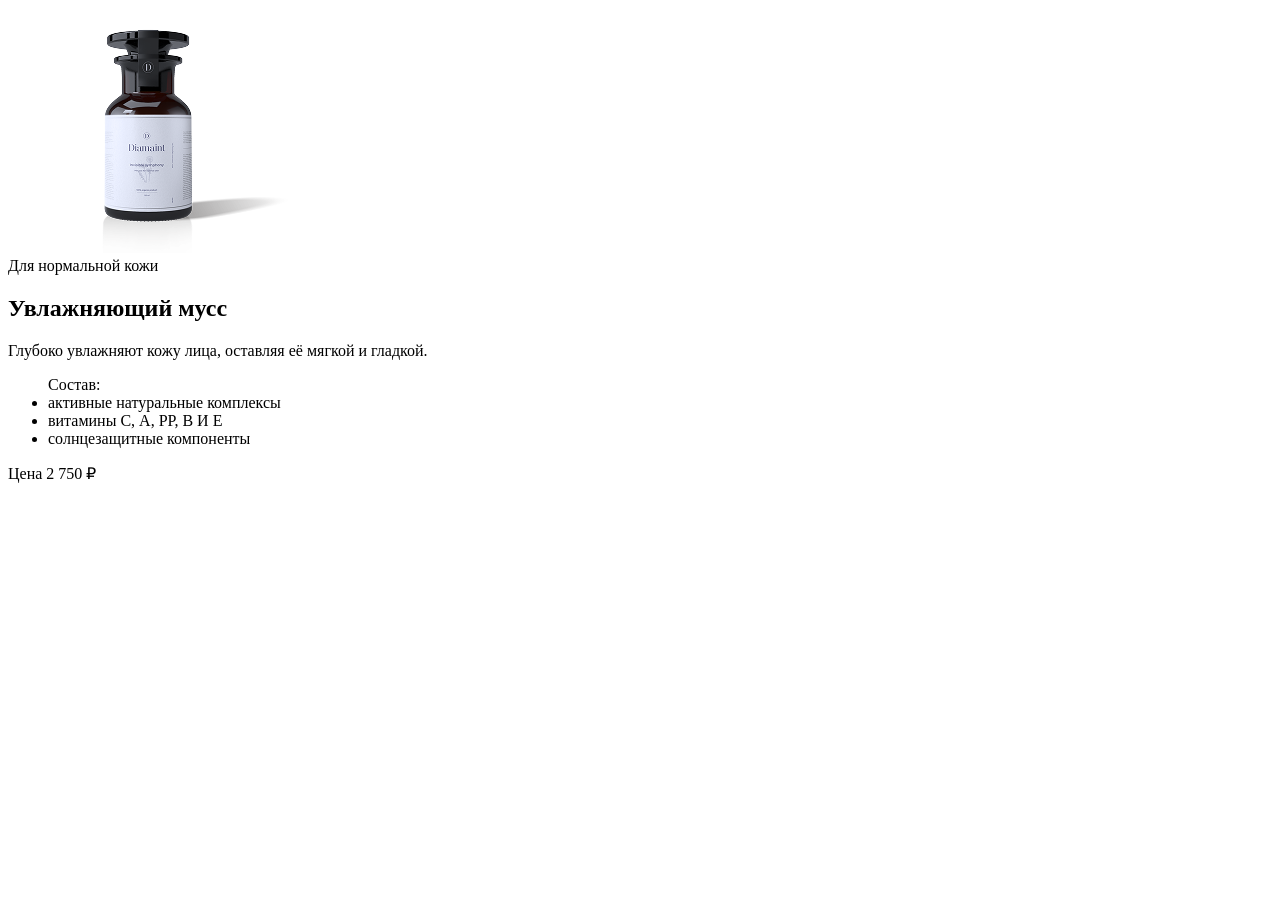
==== index.html @ a605c088 "fix: 2-task again" ====
<!DOCTYPE html>
<html lang="ru">

<head>
  <meta charset="UTF-8">
  <meta name="viewport" content="width=device-width, initial-scale=1.0">
  <title>Product Card</title>
</head>

<body>
  <main class="main">
    <section class="sections-container__medicines">
      <article class="article__medicines-item">
        <img src="image/diamant-serum.png" alt="Увлажняющий мусс">
        <div class="medicines-item__medicine-card">
          <span class="medicine-card__item">
            Для нормальной кожи
          </span>
          <h2 class="medicine-card__title">
            Увлажняющий мусс
          </h2>
          <p class="medicine-card__paragraph">
            Глубоко увлажняют кожу лица, оставляя её мягкой и гладкой.
          </p>
          <ul class="medicine-card__list">
            <span>Состав:</span>
            <li>активные натуральные комплексы</li>
            <li>витамины С, А, РР, В И Е</li>
            <li>солнцезащитные компоненты</li>
          </ul>
        </div>
        <div class="medicine-card__price">
          <span class="card-price__item-1">Цена</span>
          <span class="card-price__item-2">2 750 &#x20BD</span>
        </div>
      </article>
    </section>

  </main>
</body>

</html>
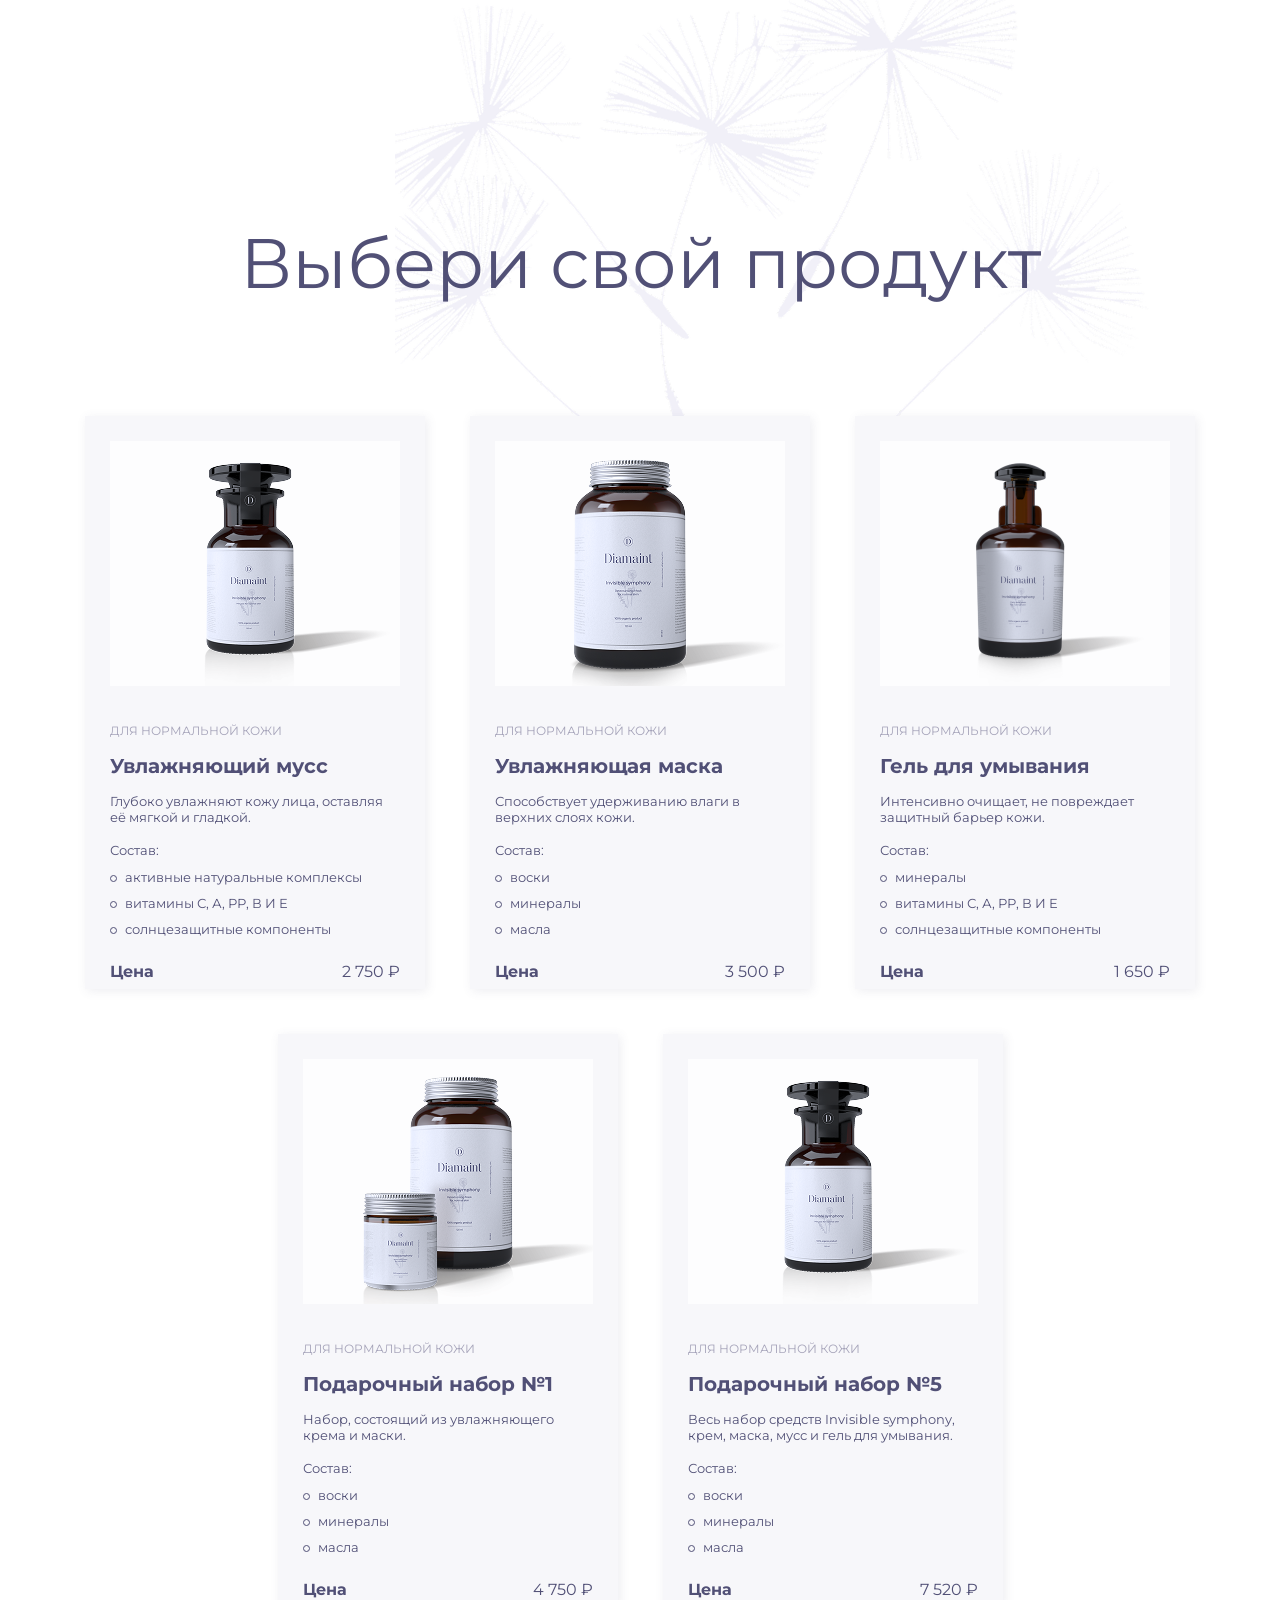
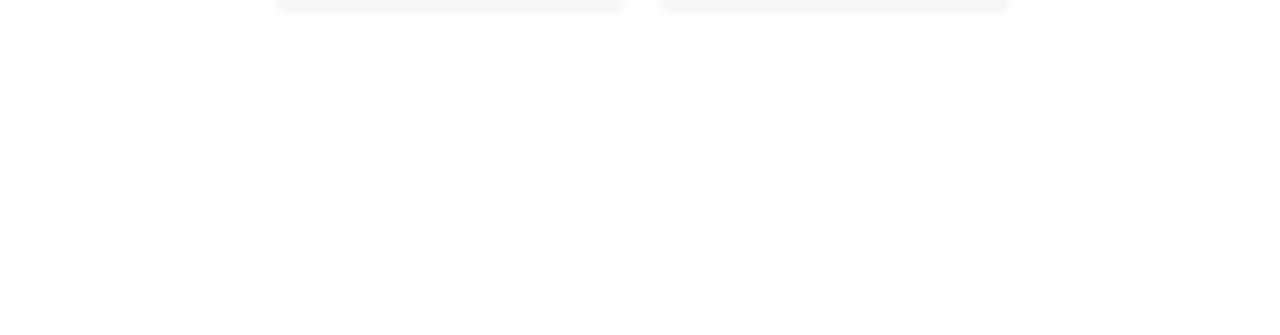
==== commit 9bd29cf5: "product card layout" ====
--- a/index.html
+++ b/index.html
@@ -1,42 +1,115 @@
 <!DOCTYPE html>
 <html lang="ru">
-
 <head>
   <meta charset="UTF-8">
   <meta name="viewport" content="width=device-width, initial-scale=1.0">
+  <link rel="stylesheet" href="css/style.css">
+  <link rel="stylesheet" href="https://fonts.googleapis.com/css2?family=Montserrat:ital,wght@0,100..900;1,100..900&display=swap">
   <title>Product Card</title>
 </head>
-
 <body>
   <main class="main">
-    <section class="sections-container__medicines">
-      <article class="article__medicines-item">
-        <img src="image/diamant-serum.png" alt="Увлажняющий мусс">
-        <div class="medicines-item__medicine-card">
-          <span class="medicine-card__item">
-            Для нормальной кожи
-          </span>
-          <h2 class="medicine-card__title">
-            Увлажняющий мусс
-          </h2>
-          <p class="medicine-card__paragraph">
-            Глубоко увлажняют кожу лица, оставляя её мягкой и гладкой.
-          </p>
-          <ul class="medicine-card__list">
-            <span>Состав:</span>
-            <li>активные натуральные комплексы</li>
-            <li>витамины С, А, РР, В И Е</li>
-            <li>солнцезащитные компоненты</li>
-          </ul>
-        </div>
-        <div class="medicine-card__price">
-          <span class="card-price__item-1">Цена</span>
-          <span class="card-price__item-2">2 750 &#x20BD</span>
-        </div>
-      </article>
-    </section>
+    <div class="container">
+      <heading class="home-title">
+        <h1 class="product-card__title">Выбери свой продукт</h1>
+      </heading>
+      <div class="container__product-cards">
+        <article class="product-cards__item">
+          <img src="image/diamant-serum.png" alt="Увлажняющий мусс" width="290px" height="245px">
+          <div class="product-cards__description">
+            <span class="product-cards__description-item">Для нормальной кожи</span>
+            <h3 class="product-cards__description-title">Увлажняющий мусс</h3>
+            <p class="product-cards__description-paragraph">Глубоко увлажняют кожу лица, оставляя её мягкой и гладкой.</p>
+            <span class="product-cards__description-compound">Состав:</span>
+            <ul class="product-cards__description-list">
+              <li>активные натуральные комплексы</li>
+              <li>витамины С, А, РР, В И Е</li>
+              <li>солнцезащитные компоненты</li>
+            </ul>
+          </div>
+          <div class="product-cards__description-price">
+            <span class="description-price__text">Цена</span>
+            <span class="description-price__tag">2 750 &#x20BD</span>
+          </div>
+        </article>
 
+        <article class="product-cards__item">
+          <img src="image/moisturizing-mask.png" alt="Увлажняющая маска" width="290px" height="245px">
+          <div class="product-cards__description">
+            <span class="product-cards__description-item">Для нормальной кожи</span>
+            <h3 class="product-cards__description-title">Увлажняющая маска</h3>
+            <p class="product-cards__description-paragraph">Способствует удерживанию влаги в верхних слоях кожи.</p>
+            <span class="product-cards__description-compound">Состав:</span>
+            <ul class="product-cards__description-list">
+              <li>воски</li>
+              <li>минералы</li>
+              <li>масла</li>
+            </ul>
+          </div>
+          <div class="product-cards__description-price">
+            <span class="description-price__text">Цена</span>
+            <span class="description-price__tag">3 500 &#x20BD</span>
+          </div>
+        </article>
+
+        <article class="product-cards__item">
+          <img src="image/cleansing-gel.png" alt="Гель для умывания" width="290px" height="245px">
+          <div class="product-cards__description">
+            <span class="product-cards__description-item">Для нормальной кожи</span>
+            <h3 class="product-cards__description-title">Гель для умывания</h3>
+            <p class="product-cards__description-paragraph">Интенсивно очищает, не повреждает защитный барьер кожи.</p>
+            <span class="product-cards__description-compound">Состав:</span>
+            <ul class="product-cards__description-list">
+              <li>минералы</li>
+              <li>витамины С, А, РР, В И Е</li>
+              <li>солнцезащитные компоненты</li>
+            </ul>
+          </div>
+          <div class="product-cards__description-price">
+            <span class="description-price__text">Цена</span>
+            <span class="description-price__tag">1 650 &#x20BD</span>
+          </div>
+        </article>
+
+        <article class="product-cards__item">
+          <img src="image/gift-set-№1.png" alt="Подарочный набор №1" width="290px" height="245px">
+          <div class="product-cards__description">
+            <span class="product-cards__description-item">Для нормальной кожи</span>
+            <h3 class="product-cards__description-title">Подарочный набор №1</h3>
+            <p class="product-cards__description-paragraph">Набор, состоящий из увлажняющего крема и маски.</p>
+            <span class="product-cards__description-compound">Состав:</span>
+            <ul class="product-cards__description-list">
+              <li>воски</li>
+              <li>минералы</li>
+              <li>масла</li>
+            </ul>
+          </div>
+          <div class="product-cards__description-price">
+            <span class="description-price__text">Цена</span>
+            <span class="description-price__tag">4 750 &#x20BD</span>
+          </div>
+        </article>
+
+        <article class="product-cards__item">
+          <img src="image/diamant-serum.png" alt="Подарочный набор №5" width="290px" height="245px">
+          <div class="product-cards__description">
+            <span class="product-cards__description-item">Для нормальной кожи</span>
+            <h3 class="product-cards__description-title">Подарочный набор №5</h3>
+            <p class="product-cards__description-paragraph">Весь набор средств Invisible symphony, крем, маска, мусс и гель для умывания.</p>
+            <span class="product-cards__description-compound">Состав:</span>
+            <ul class="product-cards__description-list">
+              <li>воски</li>
+              <li>минералы</li>
+              <li>масла</li>
+            </ul>
+          </div>
+          <div class="product-cards__description-price">
+            <span class="description-price__text">Цена</span>
+            <span class="description-price__tag">7 520 &#x20BD</span>
+          </div>
+        </article>
+      </div>
+    </div>
   </main>
 </body>
-
 </html>
--- a/css/style.css
+++ b/css/style.css
@@ -0,0 +1,7 @@
+/* КОНТЕЙНЕРЫ */
+@import url(global/containers.css);
+
+/* КОНТЕНТ */
+@import url(content/image-stylization.css);
+@import url(content/text-styling.css);
+
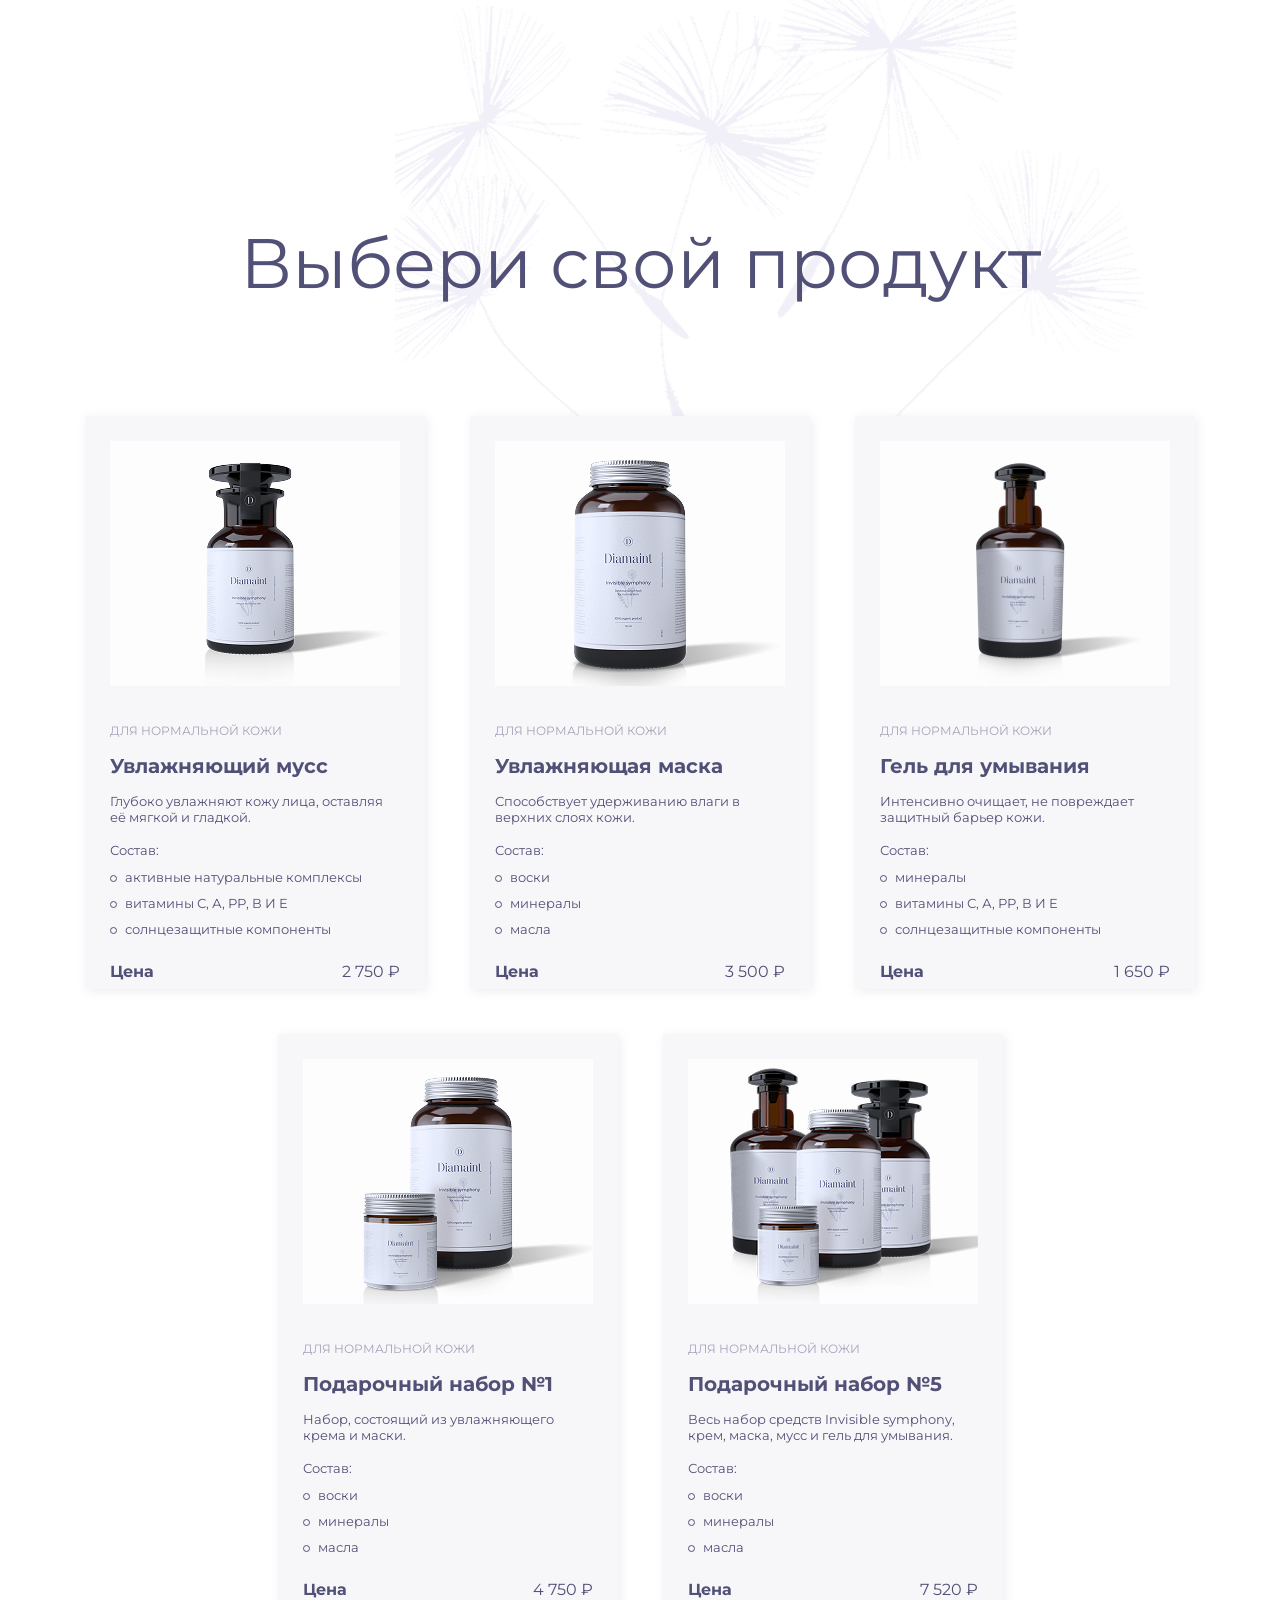
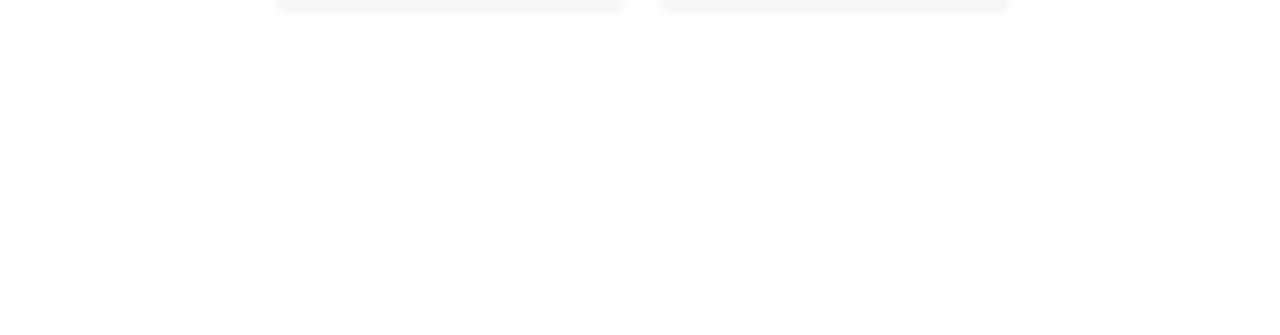
==== commit ee0f4521: "fix: product-card-1" ====
--- a/index.html
+++ b/index.html
@@ -4,6 +4,7 @@
   <meta charset="UTF-8">
   <meta name="viewport" content="width=device-width, initial-scale=1.0">
   <link rel="stylesheet" href="css/style.css">
+  <link rel="stylesheet" href="css/product-card.css">
   <link rel="stylesheet" href="https://fonts.googleapis.com/css2?family=Montserrat:ital,wght@0,100..900;1,100..900&display=swap">
   <title>Product Card</title>
 </head>
@@ -91,7 +92,7 @@
         </article>
 
         <article class="product-cards__item">
-          <img src="image/diamant-serum.png" alt="Подарочный набор №5" width="290px" height="245px">
+          <img src="image/gift-set-№5.png" alt="Подарочный набор №5" width="290px" height="245px">
           <div class="product-cards__description">
             <span class="product-cards__description-item">Для нормальной кожи</span>
             <h3 class="product-cards__description-title">Подарочный набор №5</h3>
--- a/css/style.css
+++ b/css/style.css
@@ -1,7 +1,50 @@
-/* КОНТЕЙНЕРЫ */
-@import url(global/containers.css);
+* {
+  margin: 0;
+  padding: 0;
+  box-sizing: border-box;
+  font-family: "Montserrat", sans-serif;
+  color: #515076FF;
+}
 
-/* КОНТЕНТ */
-@import url(content/image-stylization.css);
-@import url(content/text-styling.css);
+.main {
+  background-image: url("/image/dandelions.png");
+  background-position: 395px -75px;
+  background-repeat: no-repeat;
+  background-size: initial;
+  padding-top: 220px;
+}
 
+.container {
+  max-width: 1280px;
+  min-height: 1715px;
+  margin: 0 auto;
+}
+
+.product-cards__description-title, .description-price__text {
+  font-weight: 700;
+}
+
+.container__product-cards {
+  display: flex;
+  justify-content: center;
+  flex-wrap: wrap;
+  gap: 45px;
+  background-color: #FFFFFFFF;
+}
+
+.product-cards__item {
+  width: 340px;
+  height: 573px;
+  padding: 25px;
+  box-shadow: 2px 2px 10px 0 #5150761a;
+  background-color: #f7f7fa;
+}
+
+.product-cards__description {
+  padding-top: 30px
+}
+
+.product-cards__description-price {
+  display: flex;
+  justify-content: space-between;
+}
--- a/css/product-card.css
+++ b/css/product-card.css
@@ -0,0 +1,47 @@
+.product-cards__description-paragraph, .product-cards__description-compound, .product-cards__description-list {
+  font-size: 13px;
+  font-weight: 400;
+}
+
+.product-card__title {
+  margin: 0 0 110px 0;
+  text-align: center;
+  font-size: 70px;
+  font-weight: 400;
+}
+
+.product-cards__description-item {
+  color: #A5A3B9FF;
+  font-size: 12px;
+  text-transform: uppercase;
+}
+
+.product-cards__description-title {
+  font-size: 20px;
+  font-weight: 700;
+  margin: 15px 0 15px 0;
+}
+
+.product-cards__description-paragraph {
+  margin-bottom: 15px;
+}
+
+.product-cards__description-list {
+  margin: 10px 0 25px 0;
+}
+
+.product-cards__description-list>li {
+  margin-bottom: 10px;
+  list-style: none;
+}
+
+ul li::before {
+  content: "";
+  display: inline-block;
+  width: 5px;
+  height: 5px;
+  margin-right: 8px;
+  border: 1px solid #515076FF;
+  border-radius: 50%;
+  vertical-align: middle;
+}
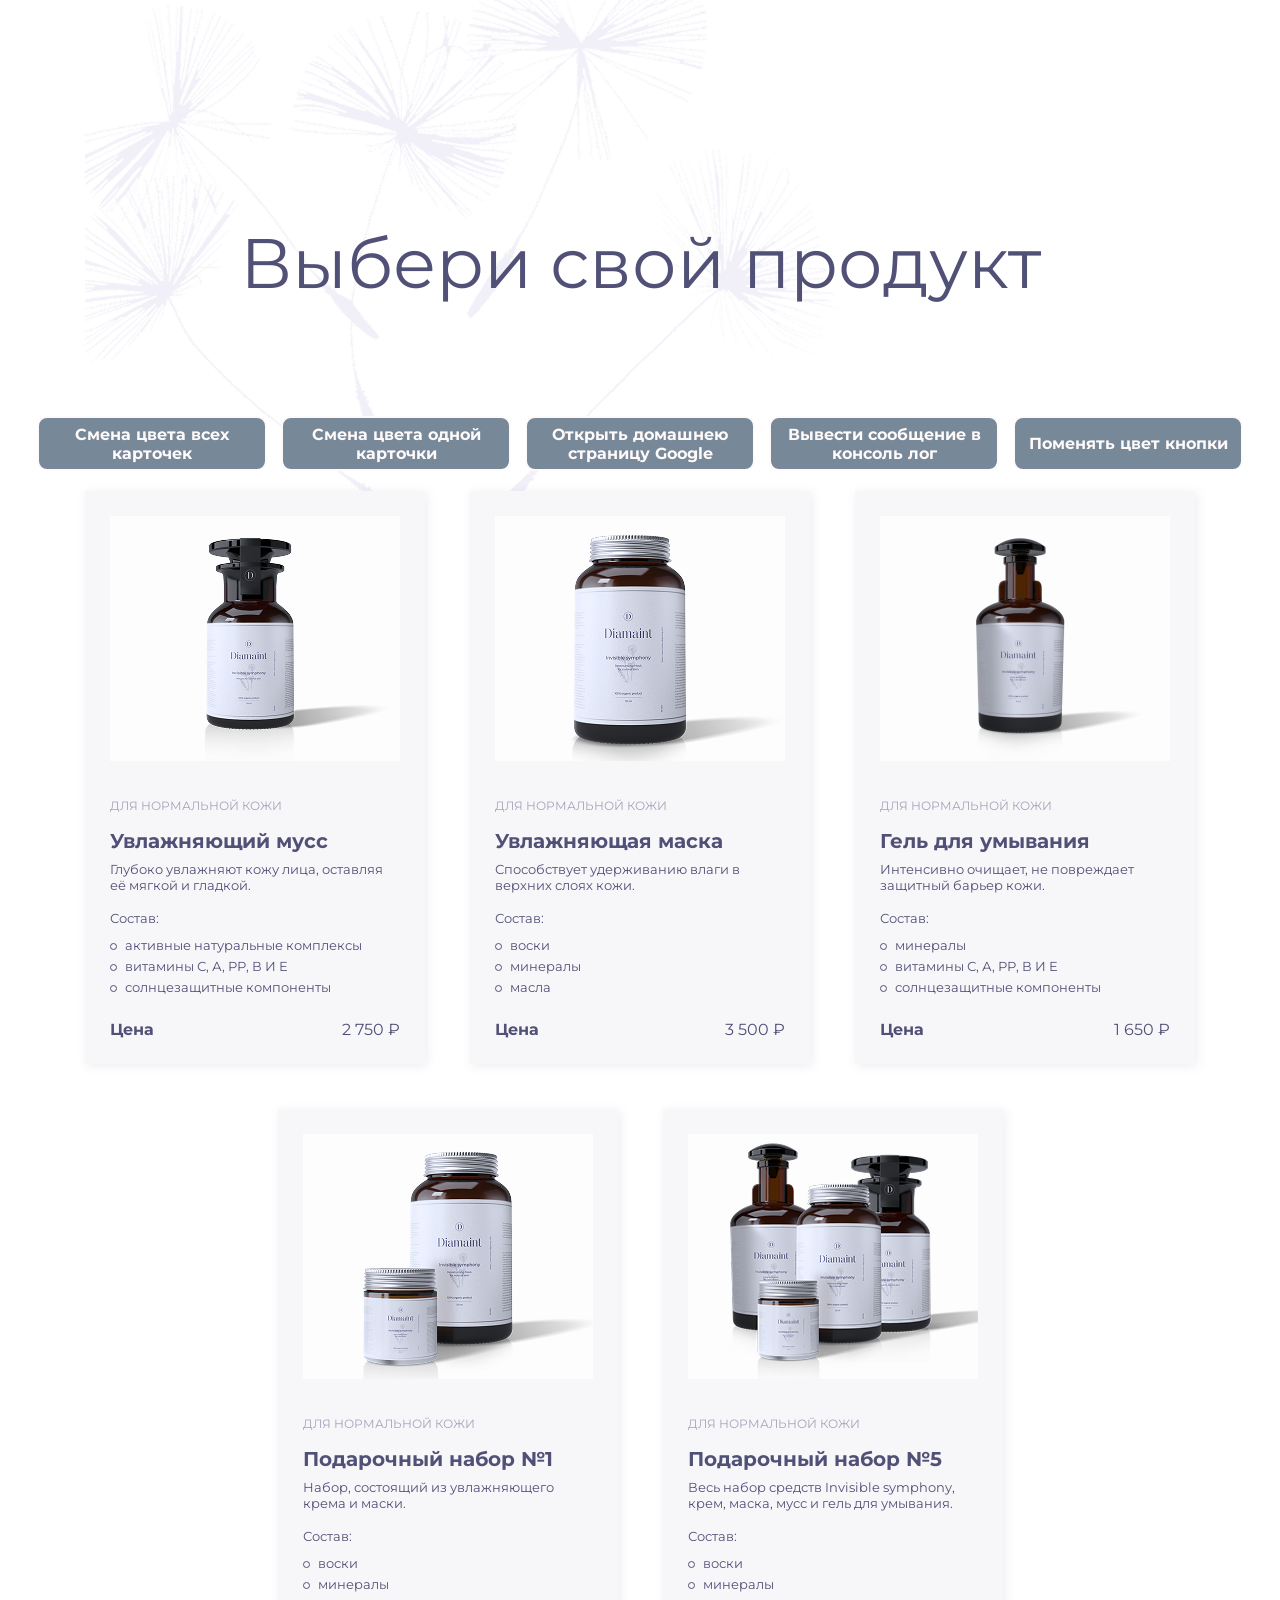
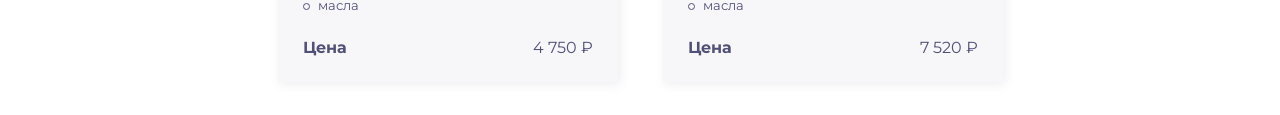
==== commit bae5a210: "added buttons" ====
--- a/index.html
+++ b/index.html
@@ -12,8 +12,15 @@
   <main class="main">
     <div class="container">
       <heading class="home-title">
-        <h1 class="product-card__title">Выбери свой продукт</h1>
+        <h1 class="product-card__title" id="console-output-title">Выбери свой продукт</h1>
       </heading>
+      <div class="product-card__container-buttons">
+        <button class="button__item" id="change-color-all-card">Смена цвета всех карточек</button>
+        <button class="button__item" id="change-color-first-card">Смена цвета одной карточки</button>
+        <button class="button__item" id="open-google">Открыть домашнею страницу Google</button>
+        <button class="button__item" id="open-console-log">Вывести сообщение в консоль лог</button>
+        <button class="button__item" id="color-toggle-btn">Поменять цвет кнопки</button>
+      </div>
       <div class="container__product-cards">
         <article class="product-cards__item">
           <img src="image/diamant-serum.png" alt="Увлажняющий мусс" width="290px" height="245px">
@@ -73,7 +80,7 @@
         </article>
 
         <article class="product-cards__item">
-          <img src="image/gift-set-№1.png" alt="Подарочный набор №1" width="290px" height="245px">
+          <img src="image/gift-set1.png" alt="Подарочный набор №1" width="290px" height="245px">
           <div class="product-cards__description">
             <span class="product-cards__description-item">Для нормальной кожи</span>
             <h3 class="product-cards__description-title">Подарочный набор №1</h3>
@@ -92,7 +99,7 @@
         </article>
 
         <article class="product-cards__item">
-          <img src="image/gift-set-№5.png" alt="Подарочный набор №5" width="290px" height="245px">
+          <img src="image/gift-set5.png" alt="Подарочный набор №5" width="290px" height="245px">
           <div class="product-cards__description">
             <span class="product-cards__description-item">Для нормальной кожи</span>
             <h3 class="product-cards__description-title">Подарочный набор №5</h3>
@@ -112,5 +119,7 @@
       </div>
     </div>
   </main>
+
+<script src="main.js"></script>
 </body>
 </html>
--- a/css/style.css
+++ b/css/style.css
@@ -7,44 +7,15 @@
 }
 
 .main {
-  background-image: url("/image/dandelions.png");
-  background-position: 395px -75px;
-  background-repeat: no-repeat;
-  background-size: initial;
-  padding-top: 220px;
-}
-
-.container {
   max-width: 1280px;
   min-height: 1715px;
   margin: 0 auto;
 }
 
-.product-cards__description-title, .description-price__text {
-  font-weight: 700;
-}
-
-.container__product-cards {
-  display: flex;
-  justify-content: center;
-  flex-wrap: wrap;
-  gap: 45px;
-  background-color: #FFFFFFFF;
-}
-
-.product-cards__item {
-  width: 340px;
-  height: 573px;
-  padding: 25px;
-  box-shadow: 2px 2px 10px 0 #5150761a;
-  background-color: #f7f7fa;
-}
-
-.product-cards__description {
-  padding-top: 30px
-}
-
-.product-cards__description-price {
-  display: flex;
-  justify-content: space-between;
+.container {
+  padding-top: 220px;
+  background-image: url("/image/dandelions.png");
+  background-position: 85px -75px;
+  background-repeat: no-repeat;
+  background-size: initial;
 }
--- a/css/product-card.css
+++ b/css/product-card.css
@@ -1,13 +1,62 @@
-.product-cards__description-paragraph, .product-cards__description-compound, .product-cards__description-list {
-  font-size: 13px;
-  font-weight: 400;
-}
-
 .product-card__title {
   margin: 0 0 110px 0;
   text-align: center;
   font-size: 70px;
   font-weight: 400;
+}
+
+.product-card__container-buttons {
+  display: flex;
+  gap: 10px;
+  justify-content: space-around;
+  max-width: 1210px;
+  margin: 0 auto;
+}
+
+.button__item {
+  width: 230px;
+  height: 55px;
+  border-radius: 10px;
+  font-size: 16px;
+  font-weight: 700;
+  margin-bottom: 20px;
+  border: 2px solid;
+  background-color: #778899;
+  color: #FFFAFA;
+}
+
+.button__item:hover {
+  background-color: #FFFAFA;
+  color: #515076FF;
+  transition: .3s .2s;
+}
+
+.backgroundPeachPuff {
+  background-color: #FFDAB9;
+}
+
+.backgroundSlateGray {
+  background-color: #778899;
+}
+
+.container__product-cards {
+  display: flex;
+  justify-content: center;
+  flex-wrap: wrap;
+  gap: 45px;
+  background-color: #FFFFFFFF;
+}
+
+.product-cards__item {
+  width: 340px;
+  height: 573px;
+  padding: 25px;
+  box-shadow: 2px 2px 10px 0 #5150761a;
+  background-color: #f7f7fa;
+}
+
+.product-cards__description {
+  padding-top: 30px;
 }
 
 .product-cards__description-item {
@@ -19,20 +68,38 @@
 .product-cards__description-title {
   font-size: 20px;
   font-weight: 700;
-  margin: 15px 0 15px 0;
+  margin: 15px 0 8px 0;
+}
+
+.product-cards__description-title, .description-price__text {
+  font-weight: 700;
 }
 
 .product-cards__description-paragraph {
   margin-bottom: 15px;
 }
 
+.product-cards__description-price {
+  display: flex;
+  justify-content: space-between;
+}
+
 .product-cards__description-list {
   margin: 10px 0 25px 0;
 }
 
-.product-cards__description-list>li {
-  margin-bottom: 10px;
+.product-cards__description-paragraph, .product-cards__description-compound, .product-cards__description-list {
+  font-size: 13px;
+  font-weight: 400;
+}
+
+.product-cards__description-list > li {
+  margin-bottom: 5px;
   list-style: none;
+}
+
+.product-cards__description-list > li:last-child {
+  margin-bottom: 0;
 }
 
 ul li::before {
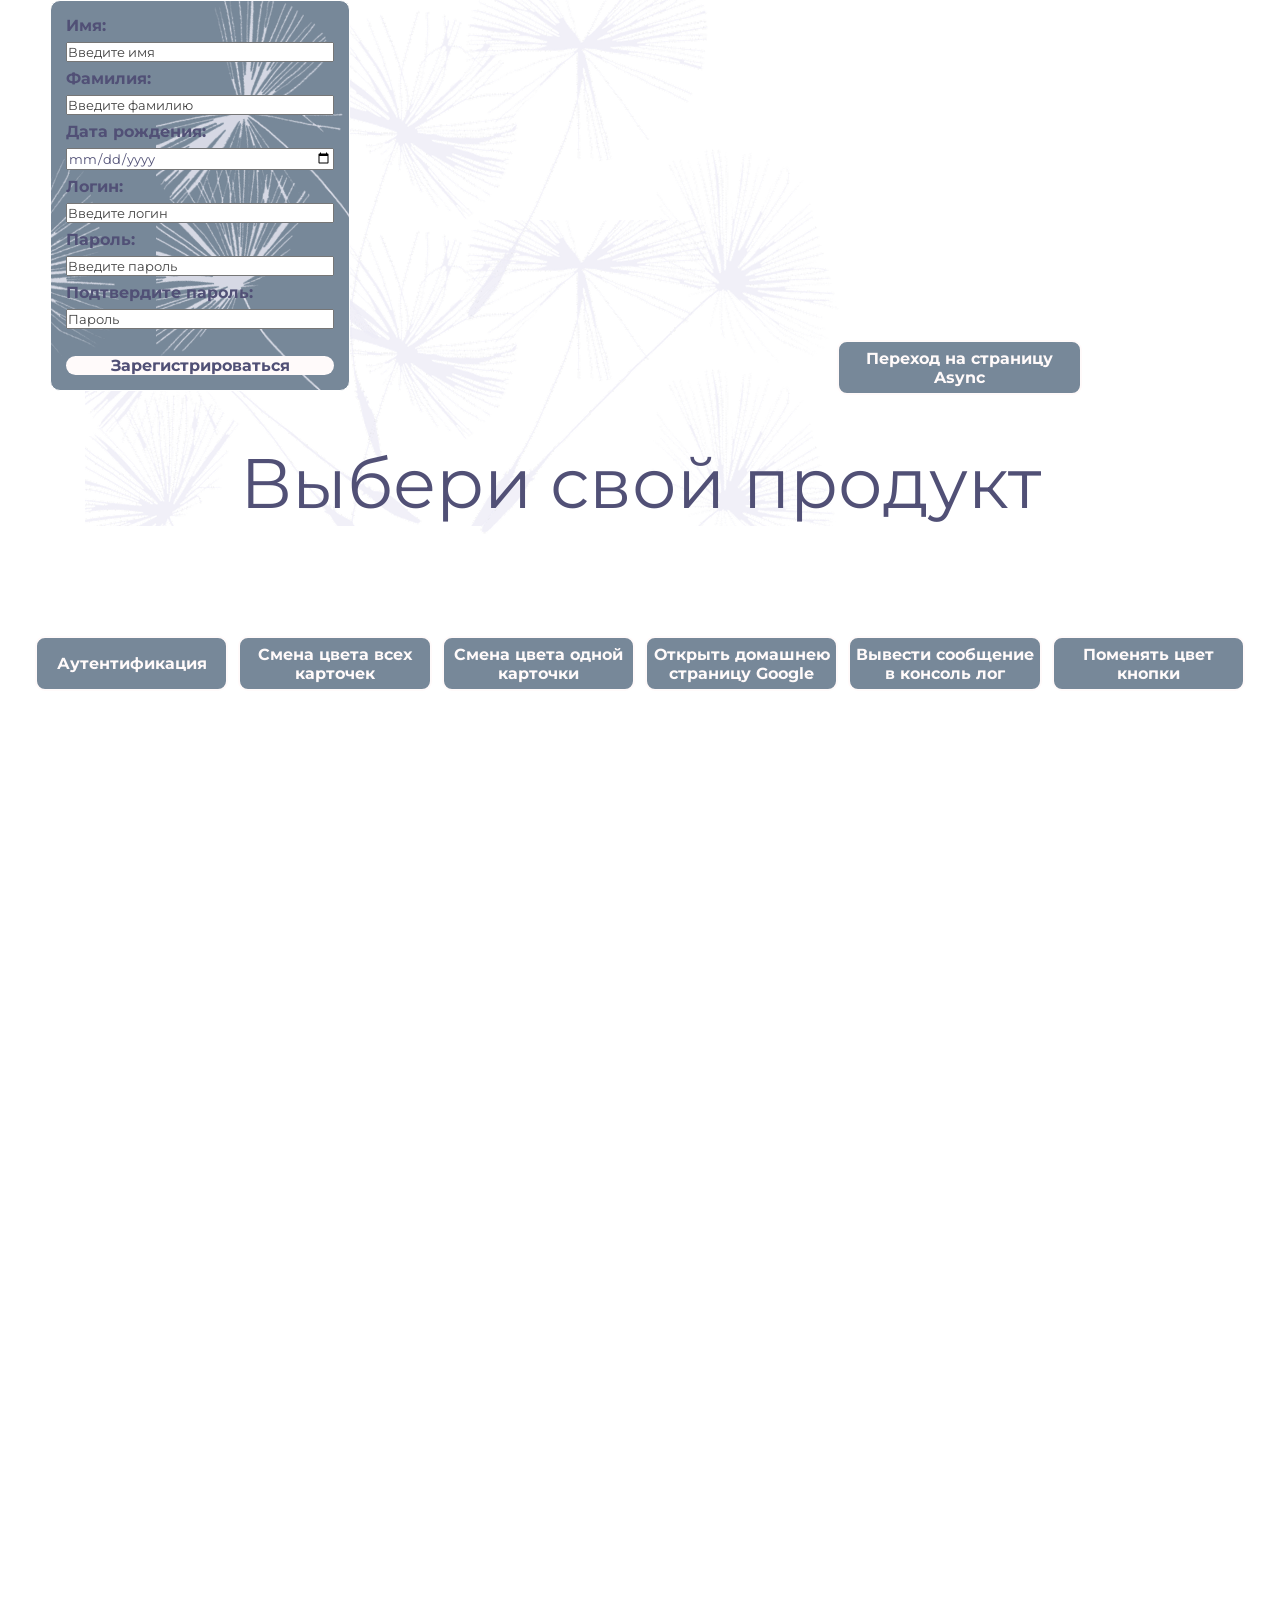
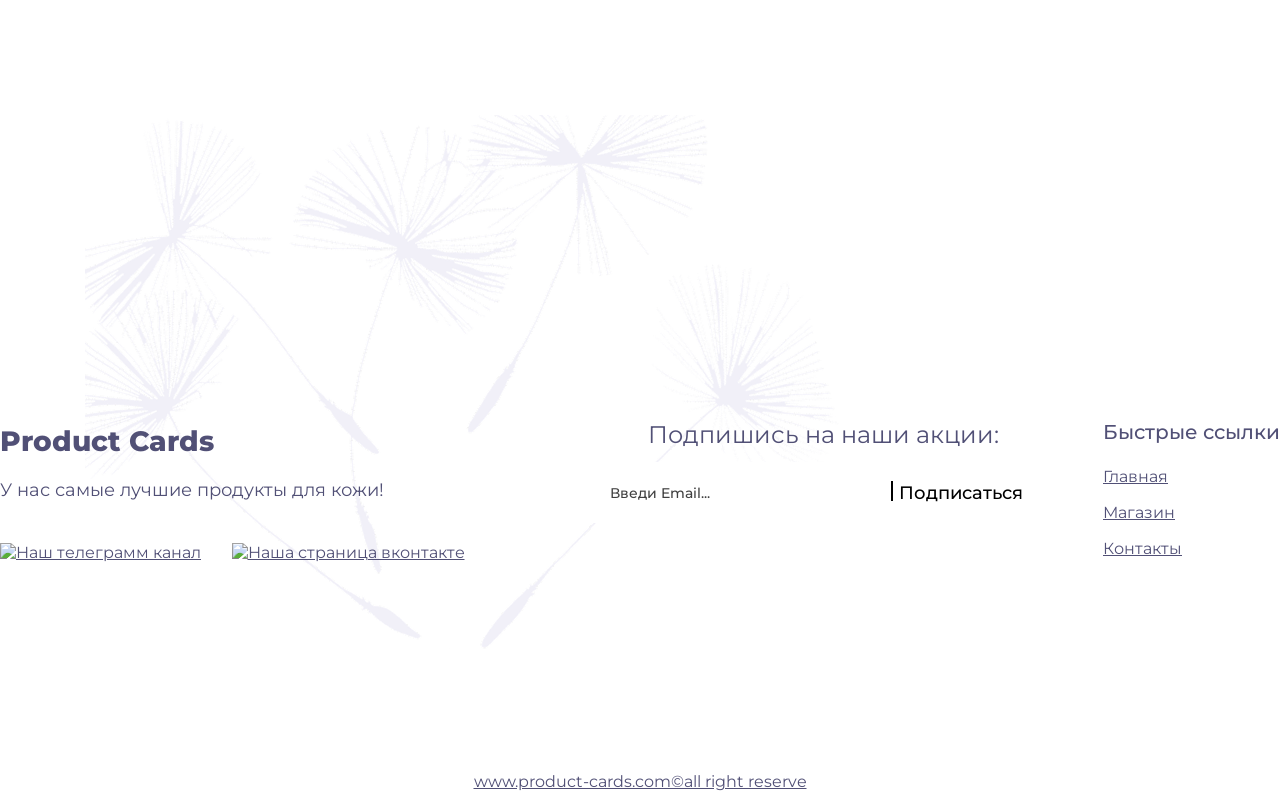
==== commit b1f7567b: "asynchrony tasks" ====
--- a/index.html
+++ b/index.html
@@ -3,123 +3,121 @@
 <head>
   <meta charset="UTF-8">
   <meta name="viewport" content="width=device-width, initial-scale=1.0">
+  <link rel="stylesheet" href="css/product-cards.css">
   <link rel="stylesheet" href="css/style.css">
-  <link rel="stylesheet" href="css/product-card.css">
-  <link rel="stylesheet" href="https://fonts.googleapis.com/css2?family=Montserrat:ital,wght@0,100..900;1,100..900&display=swap">
+  <link rel="stylesheet" href="https://fonts.googleapis.com/css2?family=Montserrat:itawght@100..900;100..900&display=swap">
   <title>Product Card</title>
 </head>
 <body>
+  <template id="template-product-cards">
+    <article class="product-cards__item">
+      <img class="product-cards__image" src="" alt="" width="290px" height="245px">
+      <div class="product-cards__description">
+        <span class="product-cards__description-item"></span>
+        <h3 class="product-cards__description-title"></h3>
+        <p class="product-cards__description-paragraph"></p>
+        <span class="product-cards__description-compound">Состав:</span>
+        <ul class="product-cards__description-list"></ul>
+      </div>
+      <div class="product-cards__description-price">
+        <span class="description-price__text">Цена</span>
+        <span class="description-price__tag"></span>
+      </div>
+    </article>
+  </template>
+
+  <form id="registration-form">
+    <label for="name">Имя:</label>
+    <input id="name" placeholder="Введите имя" type="text" name="userName" required>
+    <label for="surname">Фамилия:</label>
+    <input id="surname" placeholder="Введите фамилию" type="text" name="userSurname" required>
+    <label for="data">Дата рождения:</label>
+    <input id="data" placeholder="Введите дата рождения" type="date" name="userDate" required>
+    <label for="login">Логин:</label>
+    <input id="login" placeholder="Введите логин" type="text" name="userLogin" required>
+    <label for="user-password">Пароль:</label>
+    <input id="user-password" placeholder="Введите пароль" type="password" name="userPassword" required>
+    <label for="user-repeated-password">Подтвердите пароль:</label>
+    <input id="user-repeated-password" placeholder="Пароль" type="password" name="userRepeatedPassword" required>
+    <button type="submit" class="registration-btn">Зарегистрироваться</button>
+  </form>
+  
+  <a class="link" href="js/homeworks/homework-13/async/async.html">
+    <button class="button-async button__item">Переход на страницу Async</button>
+  </a>
+
+  <div id="modal" class="modal close-modal">
+    <div class="modal-showed">
+      <form id="authorization-form">
+        <h3 class="authorization-form__title">Авторизация</h3>
+        <label for="user-login-2">Логин:</label>
+        <input placeholder="Введите логин" type="text" id="user-login-2" class="user-login-2" name="user-login-2" required>
+        <label for="user-password-2">Пароль:</label>
+        <input placeholder="Введите пароль" type="password" id="user-password-2" class="user-password-2" name="user-password-2" required>
+        <button type="submit" class="login-btn" id="login-btn">Войти</button>
+        <button id="close-btn" class="close-btn">X</button>
+      </form>
+    </div>
+    <div class="overlay"></div>
+  </div>
+
   <main class="main">
     <div class="container">
       <heading class="home-title">
-        <h1 class="product-card__title" id="console-output-title">Выбери свой продукт</h1>
+        <h1 class="product-card__title" id="main-title">Выбери свой продукт</h1>
       </heading>
       <div class="product-card__container-buttons">
+        <button class="button__item" id="authentication-open-modal-btn">Аутентификация</button>
         <button class="button__item" id="change-color-all-card">Смена цвета всех карточек</button>
         <button class="button__item" id="change-color-first-card">Смена цвета одной карточки</button>
         <button class="button__item" id="open-google">Открыть домашнею страницу Google</button>
-        <button class="button__item" id="open-console-log">Вывести сообщение в консоль лог</button>
+        <button class="button__item" id="output-console-log">Вывести сообщение в консоль лог</button>
         <button class="button__item" id="color-toggle-btn">Поменять цвет кнопки</button>
       </div>
-      <div class="container__product-cards">
-        <article class="product-cards__item">
-          <img src="image/diamant-serum.png" alt="Увлажняющий мусс" width="290px" height="245px">
-          <div class="product-cards__description">
-            <span class="product-cards__description-item">Для нормальной кожи</span>
-            <h3 class="product-cards__description-title">Увлажняющий мусс</h3>
-            <p class="product-cards__description-paragraph">Глубоко увлажняют кожу лица, оставляя её мягкой и гладкой.</p>
-            <span class="product-cards__description-compound">Состав:</span>
-            <ul class="product-cards__description-list">
-              <li>активные натуральные комплексы</li>
-              <li>витамины С, А, РР, В И Е</li>
-              <li>солнцезащитные компоненты</li>
-            </ul>
-          </div>
-          <div class="product-cards__description-price">
-            <span class="description-price__text">Цена</span>
-            <span class="description-price__tag">2 750 &#x20BD</span>
-          </div>
-        </article>
-
-        <article class="product-cards__item">
-          <img src="image/moisturizing-mask.png" alt="Увлажняющая маска" width="290px" height="245px">
-          <div class="product-cards__description">
-            <span class="product-cards__description-item">Для нормальной кожи</span>
-            <h3 class="product-cards__description-title">Увлажняющая маска</h3>
-            <p class="product-cards__description-paragraph">Способствует удерживанию влаги в верхних слоях кожи.</p>
-            <span class="product-cards__description-compound">Состав:</span>
-            <ul class="product-cards__description-list">
-              <li>воски</li>
-              <li>минералы</li>
-              <li>масла</li>
-            </ul>
-          </div>
-          <div class="product-cards__description-price">
-            <span class="description-price__text">Цена</span>
-            <span class="description-price__tag">3 500 &#x20BD</span>
-          </div>
-        </article>
-
-        <article class="product-cards__item">
-          <img src="image/cleansing-gel.png" alt="Гель для умывания" width="290px" height="245px">
-          <div class="product-cards__description">
-            <span class="product-cards__description-item">Для нормальной кожи</span>
-            <h3 class="product-cards__description-title">Гель для умывания</h3>
-            <p class="product-cards__description-paragraph">Интенсивно очищает, не повреждает защитный барьер кожи.</p>
-            <span class="product-cards__description-compound">Состав:</span>
-            <ul class="product-cards__description-list">
-              <li>минералы</li>
-              <li>витамины С, А, РР, В И Е</li>
-              <li>солнцезащитные компоненты</li>
-            </ul>
-          </div>
-          <div class="product-cards__description-price">
-            <span class="description-price__text">Цена</span>
-            <span class="description-price__tag">1 650 &#x20BD</span>
-          </div>
-        </article>
-
-        <article class="product-cards__item">
-          <img src="image/gift-set1.png" alt="Подарочный набор №1" width="290px" height="245px">
-          <div class="product-cards__description">
-            <span class="product-cards__description-item">Для нормальной кожи</span>
-            <h3 class="product-cards__description-title">Подарочный набор №1</h3>
-            <p class="product-cards__description-paragraph">Набор, состоящий из увлажняющего крема и маски.</p>
-            <span class="product-cards__description-compound">Состав:</span>
-            <ul class="product-cards__description-list">
-              <li>воски</li>
-              <li>минералы</li>
-              <li>масла</li>
-            </ul>
-          </div>
-          <div class="product-cards__description-price">
-            <span class="description-price__text">Цена</span>
-            <span class="description-price__tag">4 750 &#x20BD</span>
-          </div>
-        </article>
-
-        <article class="product-cards__item">
-          <img src="image/gift-set5.png" alt="Подарочный набор №5" width="290px" height="245px">
-          <div class="product-cards__description">
-            <span class="product-cards__description-item">Для нормальной кожи</span>
-            <h3 class="product-cards__description-title">Подарочный набор №5</h3>
-            <p class="product-cards__description-paragraph">Весь набор средств Invisible symphony, крем, маска, мусс и гель для умывания.</p>
-            <span class="product-cards__description-compound">Состав:</span>
-            <ul class="product-cards__description-list">
-              <li>воски</li>
-              <li>минералы</li>
-              <li>масла</li>
-            </ul>
-          </div>
-          <div class="product-cards__description-price">
-            <span class="description-price__text">Цена</span>
-            <span class="description-price__tag">7 520 &#x20BD</span>
-          </div>
-        </article>
-      </div>
+      <div class="container__product-cards"></div>
     </div>
   </main>
 
-<script src="main.js"></script>
+  <footer class="footer">
+    <div class="container">
+      <div class="footer__contact-info">
+        <div class="contact-info__more-products">
+          <h3 class="more-products__title">Product Cards</h3>
+          <p class="more-products__description">У нас самые лучшие продукты для кожи!</p>
+          <div class="more-products__our-pages">
+            <a href="#!">
+              <img src="image/icons/telegram.svg" alt="Наш телеграмм канал">
+            </a>
+            <a href="#!">
+              <img src="image/icons/vk.svg" alt="Наша страница вконтакте">
+            </a>
+          </div>
+        </div>
+
+        <div class="contact-info__email-form">
+          <label class="email-form__subscription">Подпишись на наши акции:</label>
+          <form id="email-form__sending-mail">
+            <input placeholder="Введи Email..." type="email" name="userEmail" required>
+            <button type="submit" class="sending-mail__subscribe-btn">Подписаться</button>
+          </form>
+        </div>
+
+        <div class="contact-info__site-navigation">
+          <span class="site-navigation__text">Быстрые ссылки</span>
+          <nav class="site-navigation__links">
+            <a href="#!" class="link link-main-thing">Главная</a>
+            <a href="#!" class="link link-store">Магазин</a>
+            <a href="#!" class="link link-contact">Контакты</a>
+          </nav>
+        </div>
+      </div>
+
+      <div class="contact-info__emails">
+        <a class="link" href="#!">www.product-cards.com&#169all right reserve</a>
+      </div>
+    </div>
+  </footer>
+
+  <script type="module" src="js/main.js"></script>
 </body>
 </html>
--- a/css/product-cards.css
+++ b/css/product-cards.css
@@ -0,0 +1,374 @@
+.home-title {
+  display: block;
+  padding-top: 220px;
+  background-image: url("/image/dandelions.png");
+  background-position: 85px -75px;
+  background-repeat: no-repeat;
+  background-size: initial;
+}
+
+.product-card__title {
+  margin: 0 0 110px 0;
+  text-align: center;
+  font-size: 70px;
+  font-weight: 400;
+}
+
+.product-card__container-buttons {
+  display: flex;
+  gap: 10px;
+  justify-content: space-around;
+  max-width: 1210px;
+  margin: 0 auto;
+}
+
+.button__item {
+  width: 230px;
+  height: 55px;
+  border-radius: 10px;
+  font-size: 16px;
+  font-weight: 700;
+  margin-bottom: 20px;
+  border: 2px solid;
+  background-color: #778899;
+  color: #FFFAFA;
+}
+
+.button__item:hover {
+  background-color: #FFFAFA;
+  color: #515076FF;
+  transition: .3s .2s;
+}
+
+.bg-peachpuff {
+  background-color: #FFDAB9;
+}
+
+.container__product-cards {
+  display: flex;
+  justify-content: center;
+  flex-wrap: wrap;
+  gap: 45px;
+  margin-bottom: 35px;
+  background-color: #FFFFFFFF;
+}
+
+.product-cards__item {
+  width: 340px;
+  height: 573px;
+  padding: 25px;
+  box-shadow: 2px 2px 10px 0 #5150761a;
+  background-color: #f7f7fa;
+}
+
+.product-cards__description {
+  padding-top: 30px;
+}
+
+.product-cards__description-item {
+  color: #A5A3B9FF;
+  font-size: 12px;
+  text-transform: uppercase;
+}
+
+.product-cards__description-title {
+  font-size: 20px;
+  margin: 15px 0 8px 0;
+}
+
+.product-cards__description-title, .description-price__text {
+  font-weight: 700;
+}
+
+.product-cards__description-paragraph {
+  margin-bottom: 15px;
+}
+
+.product-cards__description-price {
+  display: flex;
+  justify-content: space-between;
+}
+
+.product-cards__description-list {
+  margin: 10px 0 25px 0;
+}
+
+.product-cards__description-paragraph, .product-cards__description-compound, .product-cards__description-list {
+  font-size: 13px;
+  font-weight: 400;
+}
+
+.product-cards__description-list>li {
+  margin-bottom: 5px;
+  list-style: none;
+}
+
+.product-cards__description-list>li:last-child {
+  margin-bottom: 0;
+}
+
+ul li::before {
+  content: "";
+  display: inline-block;
+  width: 5px;
+  height: 5px;
+  margin-right: 8px;
+  border: 1px solid #515076FF;
+  border-radius: 50%;
+  vertical-align: middle;
+}
+
+#registration-form {
+  position: fixed;
+  display: flex;
+  justify-content: center;
+  flex-direction: column;
+  margin: 0 50px;
+  width: 300px;
+  gap: 7px;
+  padding: 15px;
+  font-size: 16px;
+  font-weight: 700;
+  border: 1px solid;
+  border-radius: 10px;
+  background-color: #778899;
+  color: #FFFFFF;
+  background-image: url("/image/dandelions.png");
+  background-position: 105px -85px;
+}
+
+.registration-btn {
+  margin-top: 20px;
+  transition: .3s .2s;
+  border-radius: 10px;
+  font-size: 16px;
+  font-weight: 700;
+  border: 1px;
+  cursor: pointer;
+  background-color: #FFFAFA;
+  color: #515076FF;
+}
+
+.modal {
+  position: fixed;
+  align-items: center;
+  justify-content: center;
+  top: 0;
+  left: 0;
+  width: 100%;
+  height: 100%;
+  z-index: 1;
+}
+
+.overlay {
+  position: absolute;
+  top: 0;
+  left: 0;
+  width: 100%;
+  height: 100%;
+  opacity: 0.7;
+  background-color: #000;
+  z-index: 0;
+}
+
+.modal-showed {
+  position: relative;
+  width: 550px;
+  padding: 30px;
+  box-shadow: 0 10px 15px rgba(0, 0, 0, .4);
+  border: 1px solid;
+  border-radius: 10px;
+  background-color: #3A3A3A;
+  z-index: 2;
+}
+
+.open-modal {
+  display: flex;
+}
+
+.close-modal {
+  display: none;
+}
+
+#authorization-form {
+  display: flex;
+  flex-direction: column;
+  justify-content: center;
+  width: 300px;
+  margin: 0 auto;
+}
+
+.authorization-form__title {
+  font-size: 32px;
+  margin-bottom: 30px;
+  color: #FFF;
+}
+
+#authorization-form label {
+  font-size: 23px;
+  font-weight: 700;
+  margin-bottom: 15px;
+  color: #FFFFFF;
+}
+
+.user-login-2, .user-password-2, #login-btn {
+  border: 1px solid #778899;
+  border-radius: 10px;
+  padding: 10px;
+  font-size: 23px;
+  font-weight: 700;
+  margin-bottom: 20px;
+  cursor: pointer;
+}
+
+.user-password-2 {
+  margin-bottom: 30px;
+}
+
+#login-btn {
+  background-color: #778899;
+  color: #FFFFFF;
+  margin: 0;
+}
+
+#login-btn:hover {
+  background-color: #FFDAB9;
+  color: #FFFFFF;
+  transition: .3s .2s;
+}
+
+#close-btn {
+  position: absolute;
+  color: #FFFFFF;
+  top: 20px;
+  right: 20px;
+  font-weight: 700;
+  font-size: 23px;
+  border: none;
+  background: none;
+  cursor: pointer;
+}
+
+#close-btn:hover {
+  color: #ab1010;
+  transition: .3s;
+}
+
+.footer__contact-info {
+  display: flex;
+  justify-content: space-between;
+  padding-top: 85px;
+}
+
+.more-products__title {
+  font-size: 28px;
+  font-weight: 800;
+  line-height: 154%;
+}
+
+.more-products__description {
+  margin: 16px 0 42px 0;
+  font-size: 18px;
+  font-weight: 400;
+}
+
+.more-products__our-pages {
+  display: flex;
+  align-items: center;
+}
+
+.more-products__our-pages a {
+  margin-right: 30.5px;
+}
+
+.email-form__subscription {
+  display: block;
+  text-align: end;
+  font-size: 24px;
+  font-weight: 400;
+  margin-right: 39px;
+  padding-bottom: 13px;
+}
+
+#email-form__sending-mail {
+  display: flex;
+  justify-content: space-between;
+  background-color: #FFFFFF;
+  border-radius: 10px;
+  width: 477px;
+  height: 61px;
+}
+
+#email-form__sending-mail::before {
+  content: "";
+  position: relative;
+  top: 19px;
+  left: 330px;
+  height: 18px;
+  border: 1px solid #000000;
+}
+
+#email-form__sending-mail input {
+  background: none;
+  border: none;
+  outline: none;
+  font-size: 14px;
+  font-weight: 500;
+  min-width: 320px;
+  padding-left: 39px;
+}
+
+input::placeholder {
+  color: #000000BF;
+}
+
+.sending-mail__subscribe-btn {
+  border: none;
+  background: none;
+  font-size: 18px;
+  font-weight: 500;
+  color: #000000;
+  margin-right: 15px;
+  cursor: pointer;
+}
+
+.site-navigation__links {
+  display: flex;
+  flex-direction: column;
+}
+
+.link-main-thing, .link-store {
+  margin-bottom: 17px;
+}
+
+.link-contact {
+  margin: 0;
+}
+
+.site-navigation__text {
+  display: inline-block;
+  margin-bottom: 23px;
+  font-size: 20px;
+  font-weight: 500;
+}
+
+.contact-info__emails {
+  display: flex;
+  align-items: center;
+  flex-direction: column;
+  row-gap: 33px;
+  margin-top: 175px;
+}
+
+.contact-info__emails::before {
+  content: "";
+  width: 66px;
+  border: 1px solid #FFFFFF;
+}
+
+.button-async {
+  position: absolute;
+  width: 245px;
+  top: 340px;
+  left: 837px;
+}
